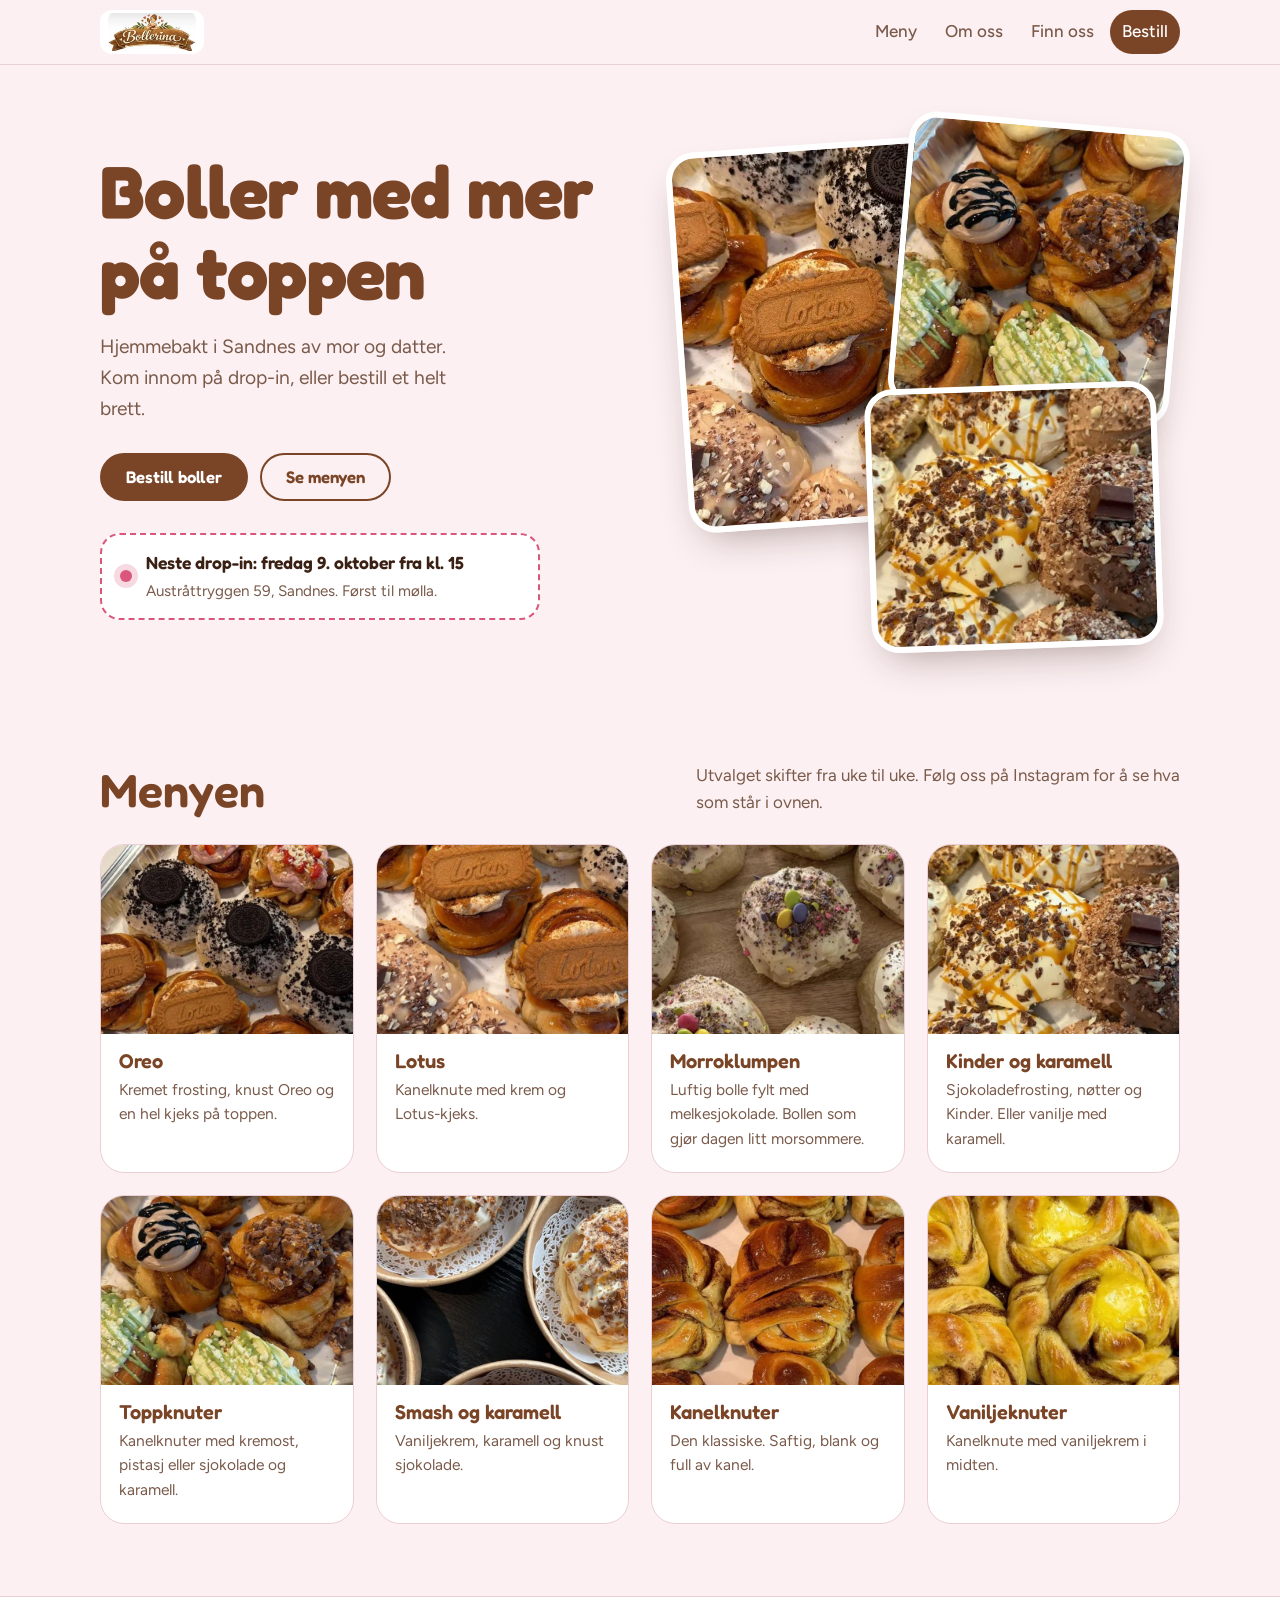
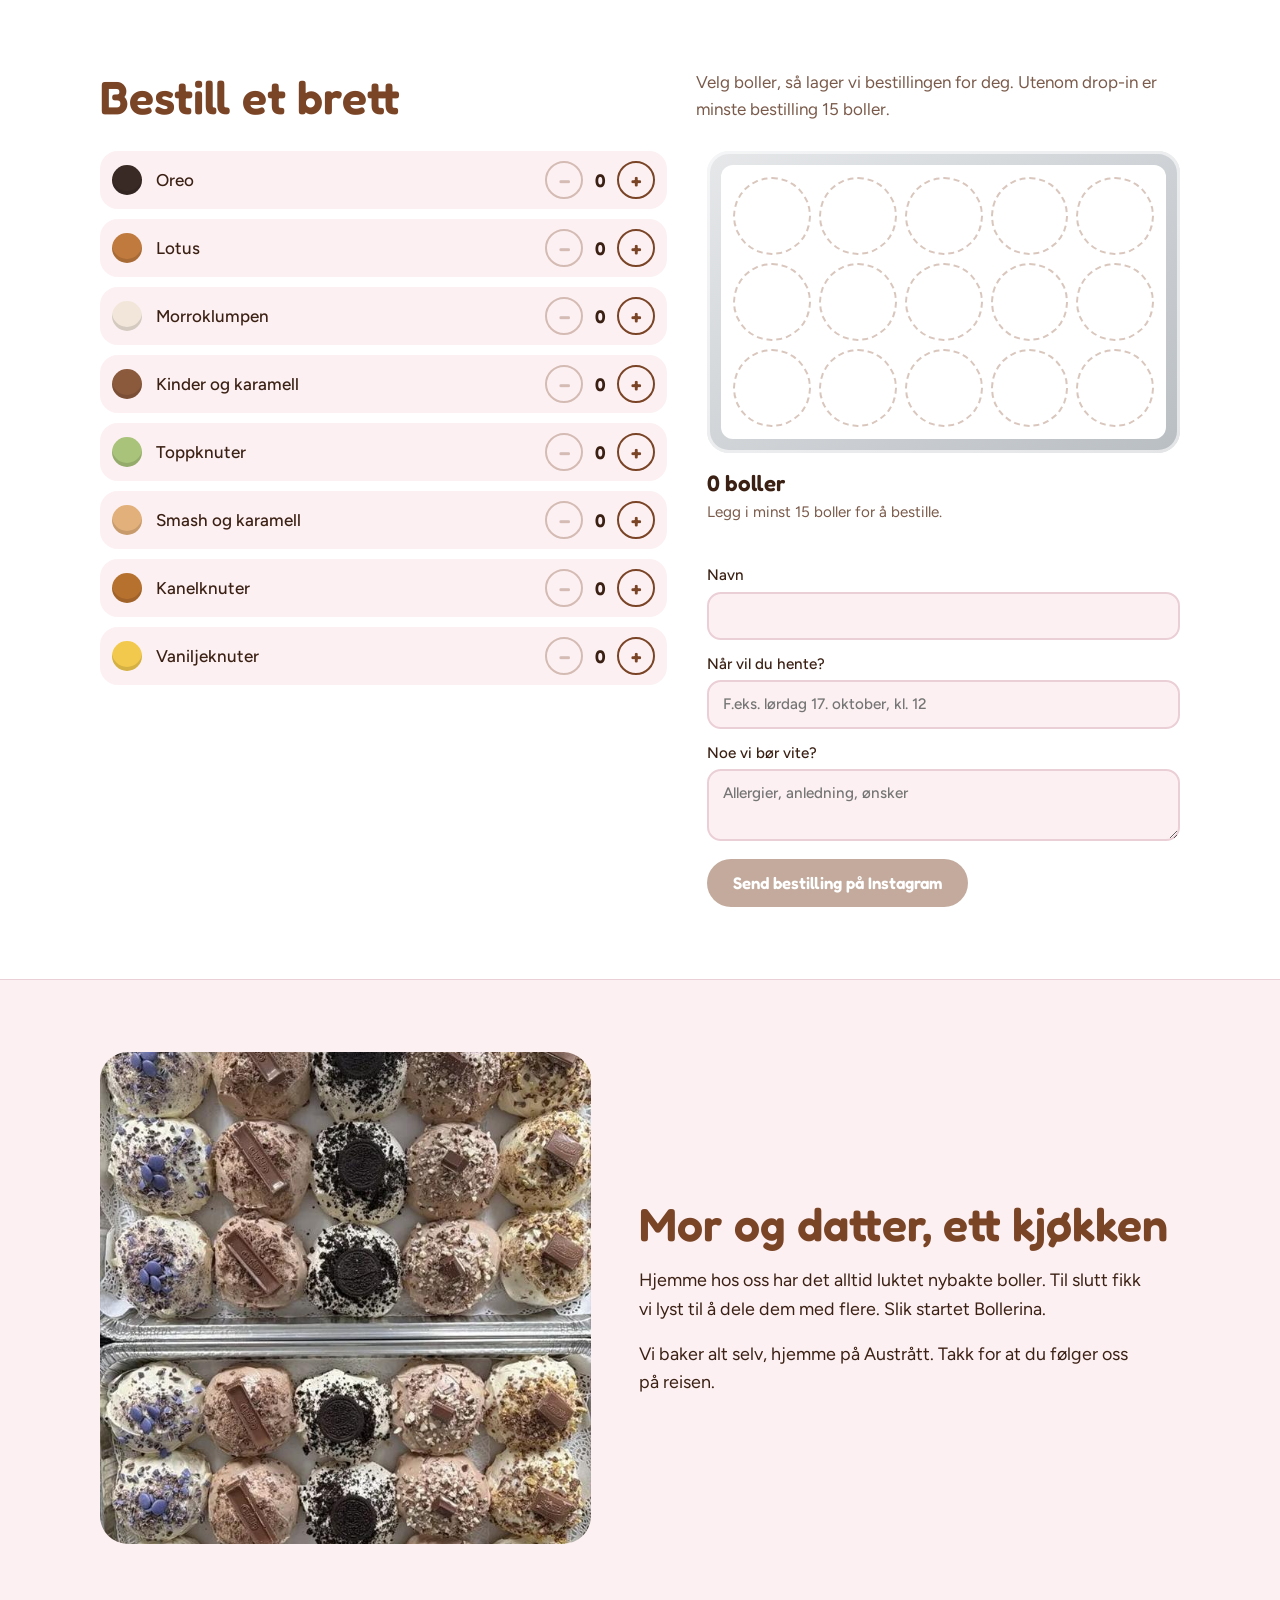
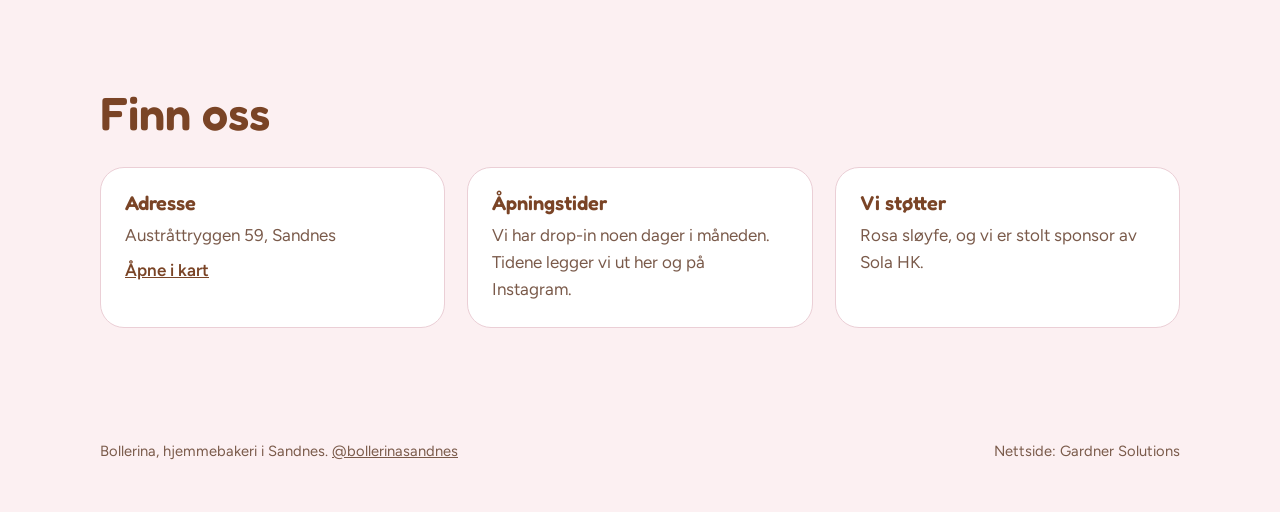
==== demo/bollerina/index.html @ 9c675589 "Legg til demo: Bollerina" ====
<!DOCTYPE html>
<html lang="no">
<head>
<meta charset="utf-8">
<meta name="robots" content="noindex, nofollow">
<meta name="viewport" content="width=device-width, initial-scale=1, viewport-fit=cover">
<title>Bollerina – hjemmebakeri i Sandnes</title>
<meta name="description" content="Hjemmebakte boller fra Austrått i Sandnes. Drop-in og bestilling av hele brett.">
<link rel="preconnect" href="https://fonts.googleapis.com">
<link rel="preconnect" href="https://fonts.gstatic.com" crossorigin>
<link href="https://fonts.googleapis.com/css2?family=Fredoka:wght@500;600;700&family=Figtree:wght@400;500;700&display=swap" rel="stylesheet">
<style>
:root{
  --bg:#FCF0F2; --paper:#FFFFFF; --ink:#3B2014; --soft:#7A5A4A; --choc:#7A4426;
  --rosa:#D9577D; --rosa-soft:#F7D9E1; --caramel:#D2934A; --line:#EBCFD6;
  --btn-ink:#FFFFFF;
  box-sizing:border-box;
  padding-top:env(safe-area-inset-top,0px); padding-bottom:env(safe-area-inset-bottom,0px);
}
@media (prefers-color-scheme:dark){
  :root:not([data-theme="light"]){
    --bg:#22130D; --paper:#2F1C14; --ink:#F8E9E2; --soft:#CDB2A6; --choc:#E7B48E;
    --rosa:#F08FAA; --rosa-soft:#4A2630; --caramel:#E5AE6C; --line:#4A3127; --btn-ink:#22130D;
  }
}
:root[data-theme="dark"]{
  --bg:#22130D; --paper:#2F1C14; --ink:#F8E9E2; --soft:#CDB2A6; --choc:#E7B48E;
  --rosa:#F08FAA; --rosa-soft:#4A2630; --caramel:#E5AE6C; --line:#4A3127; --btn-ink:#22130D;
}
*,*::before,*::after{box-sizing:border-box}
html{scroll-behavior:smooth;scroll-padding-top:calc(env(safe-area-inset-top,0px) + 72px)}
@media (prefers-reduced-motion:reduce){html{scroll-behavior:auto}*{animation:none!important;transition:none!important}}
body{margin:0;background:var(--bg);color:var(--ink);font:400 1.0625rem/1.6 Figtree,system-ui,-apple-system,"Segoe UI",sans-serif}
img{max-width:100%;display:block}
h1,h2,h3{font-family:Fredoka,"Arial Rounded MT Bold",system-ui,sans-serif;line-height:1.1;margin:0;color:var(--choc)}
h2{font-size:clamp(2rem,5vw,2.9rem);font-weight:600}
h3{font-size:1.25rem;font-weight:600}
p{margin:0}
a{color:inherit}
:focus-visible{outline:3px solid var(--rosa);outline-offset:3px;border-radius:6px}
.wrap{max-width:1120px;margin:0 auto;padding:0 20px}

/* header */
header{position:sticky;top:env(safe-area-inset-top,0px);z-index:10;background:color-mix(in srgb,var(--bg) 88%,transparent);backdrop-filter:blur(10px);-webkit-backdrop-filter:blur(10px);border-bottom:1px solid var(--line)}
.bar{display:flex;align-items:center;justify-content:space-between;height:64px;gap:12px}
.brand{display:flex;align-items:center;text-decoration:none}
.brand img{height:44px;width:auto;background:#fff;border-radius:12px;padding:3px 8px}
nav{display:flex;gap:4px}
nav a{text-decoration:none;font-weight:500;padding:8px 12px;border-radius:999px;color:var(--soft)}
nav a:hover{color:var(--ink);background:var(--rosa-soft)}
nav a.cta{background:var(--choc);color:var(--btn-ink)}
@media (max-width:640px){nav a:not(.cta){display:none}}

.btn{display:inline-flex;align-items:center;justify-content:center;gap:8px;font:600 1.05rem Fredoka,system-ui,sans-serif;padding:14px 26px;border-radius:999px;border:0;cursor:pointer;text-decoration:none;background:var(--choc);color:var(--btn-ink)}
.btn.ghost{background:transparent;color:var(--choc);box-shadow:inset 0 0 0 2px var(--choc)}
.btn:disabled{opacity:.45;cursor:not-allowed}

/* hero */
.hero{padding:56px 0 40px}
.hero .wrap{display:grid;grid-template-columns:1.05fr 1fr;gap:48px;align-items:center}
.hero h1{font-size:clamp(2.7rem,7vw,4.6rem);font-weight:700;letter-spacing:-.01em}
.hero p.lead{font-size:1.2rem;color:var(--soft);margin:20px 0 28px;max-width:30ch}
.hero .actions{display:flex;flex-wrap:wrap;gap:12px}
.dropin{margin-top:32px;display:flex;gap:14px;align-items:center;background:var(--paper);border:2px dashed var(--rosa);border-radius:20px;padding:14px 18px;max-width:440px}
.dropin .dot{width:12px;height:12px;border-radius:50%;background:var(--rosa);flex:none;box-shadow:0 0 0 6px var(--rosa-soft)}
.dropin b{display:block;font-family:Fredoka,system-ui,sans-serif;font-weight:600;font-size:1.1rem}
.dropin span{color:var(--soft);font-size:.95rem}
.stack{position:relative;aspect-ratio:1/1.05}
.stack img{position:absolute;object-fit:cover;border-radius:28px;border:6px solid var(--paper);box-shadow:0 18px 40px -18px rgba(59,32,20,.45)}
.stack .a{width:68%;height:72%;left:0;top:4%;transform:rotate(-4deg)}
.stack .b{width:56%;height:56%;right:0;top:0;transform:rotate(5deg)}
.stack .c{width:58%;height:50%;right:4%;bottom:0;transform:rotate(-2deg)}
@media (max-width:820px){.hero .wrap{grid-template-columns:1fr}.stack{max-width:480px;width:100%;margin:0 auto}}

/* menu */
section{padding:72px 0}
.head{display:flex;justify-content:space-between;align-items:end;gap:20px;flex-wrap:wrap;margin-bottom:28px}
.head p{color:var(--soft);max-width:44ch}
.menu{display:grid;grid-template-columns:repeat(auto-fill,minmax(240px,1fr));gap:22px}
.item{background:var(--paper);border-radius:24px;overflow:hidden;border:1px solid var(--line)}
.item img{width:100%;aspect-ratio:4/3;object-fit:cover}
.item div{padding:16px 18px 20px}
.item p{color:var(--soft);font-size:.97rem;margin-top:6px}

/* order */
#bestill{background:var(--paper);border-top:1px solid var(--line);border-bottom:1px solid var(--line)}
.order{display:grid;grid-template-columns:1.2fr 1fr;gap:40px;align-items:start}
@media (max-width:860px){.order{grid-template-columns:1fr}}
.pick{list-style:none;margin:0;padding:0;display:grid;gap:10px}
.pick li{display:flex;align-items:center;gap:14px;padding:10px 12px;border-radius:18px;background:var(--bg)}
.sw{width:30px;height:30px;border-radius:50%;flex:none;box-shadow:inset 0 -4px 0 rgba(0,0,0,.12)}
.pick .nm{flex:1;font-weight:500}
.step{display:flex;align-items:center;gap:6px}
.step button{width:38px;height:38px;border-radius:50%;border:2px solid var(--choc);background:transparent;color:var(--choc);font:600 1.3rem/1 Fredoka,system-ui,sans-serif;cursor:pointer}
.step button:disabled{opacity:.3;cursor:default}
.step output{min-width:2ch;text-align:center;font:600 1.15rem Fredoka,system-ui,sans-serif}
.traybox{position:sticky;top:calc(env(safe-area-inset-top,0px) + 84px)}
.tray{background:linear-gradient(145deg,#E6E8EA,#B9BEC3);border-radius:22px;padding:14px;box-shadow:inset 0 0 0 3px rgba(255,255,255,.6)}
.tray-in{background:#fff;border-radius:12px;padding:12px;display:grid;grid-template-columns:repeat(5,1fr);gap:8px}
.slot{aspect-ratio:1;border-radius:50%;border:2px dashed #D9C6BD;transition:transform .2s}
.slot.on{border:0;box-shadow:inset 0 -5px 0 rgba(0,0,0,.14);animation:pop .25s}
@keyframes pop{from{transform:scale(.6)}to{transform:scale(1)}}
.count{margin:16px 0 4px;font:600 1.4rem Fredoka,system-ui,sans-serif}
.hint{color:var(--soft);font-size:.95rem;min-height:3em}
.fields{display:grid;gap:12px;margin:18px 0}
.fields label{display:grid;gap:4px;font-weight:500;font-size:.95rem}
.fields input,.fields textarea{font:inherit;color:var(--ink);background:var(--bg);border:2px solid var(--line);border-radius:14px;padding:10px 14px}
.fields input:focus,.fields textarea:focus{border-color:var(--rosa);outline:none}
.preview{display:none;margin-top:16px;background:var(--bg);border-radius:16px;padding:16px;white-space:pre-wrap;font-size:.95rem;border:1px solid var(--line)}
.preview.show{display:block}
.done{display:none;margin-top:10px;color:var(--rosa);font-weight:600}
.done.show{display:block}

/* about */
.about{display:grid;grid-template-columns:1fr 1.1fr;gap:48px;align-items:center}
.about img{border-radius:28px;width:100%;aspect-ratio:1;object-fit:cover}
.about p{margin-top:16px;font-size:1.12rem;max-width:46ch}
@media (max-width:820px){.about{grid-template-columns:1fr}}

/* find */
.find{display:grid;grid-template-columns:repeat(auto-fit,minmax(250px,1fr));gap:22px}
.card{background:var(--paper);border:1px solid var(--line);border-radius:24px;padding:24px}
.card p{color:var(--soft);margin-top:8px}
.card a{color:var(--choc);font-weight:600}
footer{padding:40px 0 48px;color:var(--soft);font-size:.92rem}
footer .wrap{display:flex;justify-content:space-between;gap:16px;flex-wrap:wrap}
</style>
</head>
<body>
<header>
  <div class="wrap bar">
    <a class="brand" href="#top" aria-label="Bollerina, til toppen"><img src="[data-uri]" alt="Bollerina"></a>
    <nav aria-label="Hovedmeny">
      <a href="#meny">Meny</a><a href="#om">Om oss</a><a href="#finn">Finn oss</a><a class="cta" href="#bestill">Bestill</a>
    </nav>
  </div>
</header>

<main id="top">
  <section class="hero">
    <div class="wrap">
      <div>
        <h1>Boller med mer på toppen</h1>
        <p class="lead">Hjemmebakt i Sandnes av mor og datter. Kom innom på drop-in, eller bestill et helt brett.</p>
        <div class="actions">
          <a class="btn" href="#bestill">Bestill boller</a>
          <a class="btn ghost" href="#meny">Se menyen</a>
        </div>
        <div class="dropin" role="status">
          <span class="dot" aria-hidden="true"></span>
          <div><b>Neste drop-in: fredag 9. oktober fra kl. 15</b><span>Austråttryggen 59, Sandnes. Først til mølla.</span></div>
        </div>
      </div>
      <div class="stack" aria-hidden="true">
        <img class="a" src="[data-uri]" alt="">
        <img class="b" src="[data-uri]" alt="">
        <img class="c" src="[data-uri]" alt="">
      </div>
    </div>
  </section>

  <section id="meny">
    <div class="wrap">
      <div class="head">
        <h2>Menyen</h2>
        <p>Utvalget skifter fra uke til uke. Følg oss på Instagram for å se hva som står i ovnen.</p>
      </div>
      <div class="menu">
        <article class="item"><img src="[data-uri]" alt="Boller med Oreo-frosting og hel Oreo på toppen" style="object-position:60% 38%"><div><h3>Oreo</h3><p>Kremet frosting, knust Oreo og en hel kjeks på toppen.</p></div></article>
        <article class="item"><img src="[data-uri]" alt="Kanelknuter med Lotus-kjeks" style="object-position:20% 70%"><div><h3>Lotus</h3><p>Kanelknute med krem og Lotus-kjeks.</p></div></article>
        <article class="item"><img src="[data-uri]" alt="Boller med frosting og fargerike sjokoladelinser"><div><h3>Morroklumpen</h3><p>Luftig bolle fylt med melkesjokolade. Bollen som gjør dagen litt morsommere.</p></div></article>
        <article class="item"><img src="[data-uri]" alt="Boller med karamellsaus og sjokolade"><div><h3>Kinder og karamell</h3><p>Sjokoladefrosting, nøtter og Kinder. Eller vanilje med karamell.</p></div></article>
        <article class="item"><img src="[data-uri]" alt="Knuter med ulike toppinger"><div><h3>Toppknuter</h3><p>Kanelknuter med kremost, pistasj eller sjokolade og karamell.</p></div></article>
        <article class="item"><img src="[data-uri]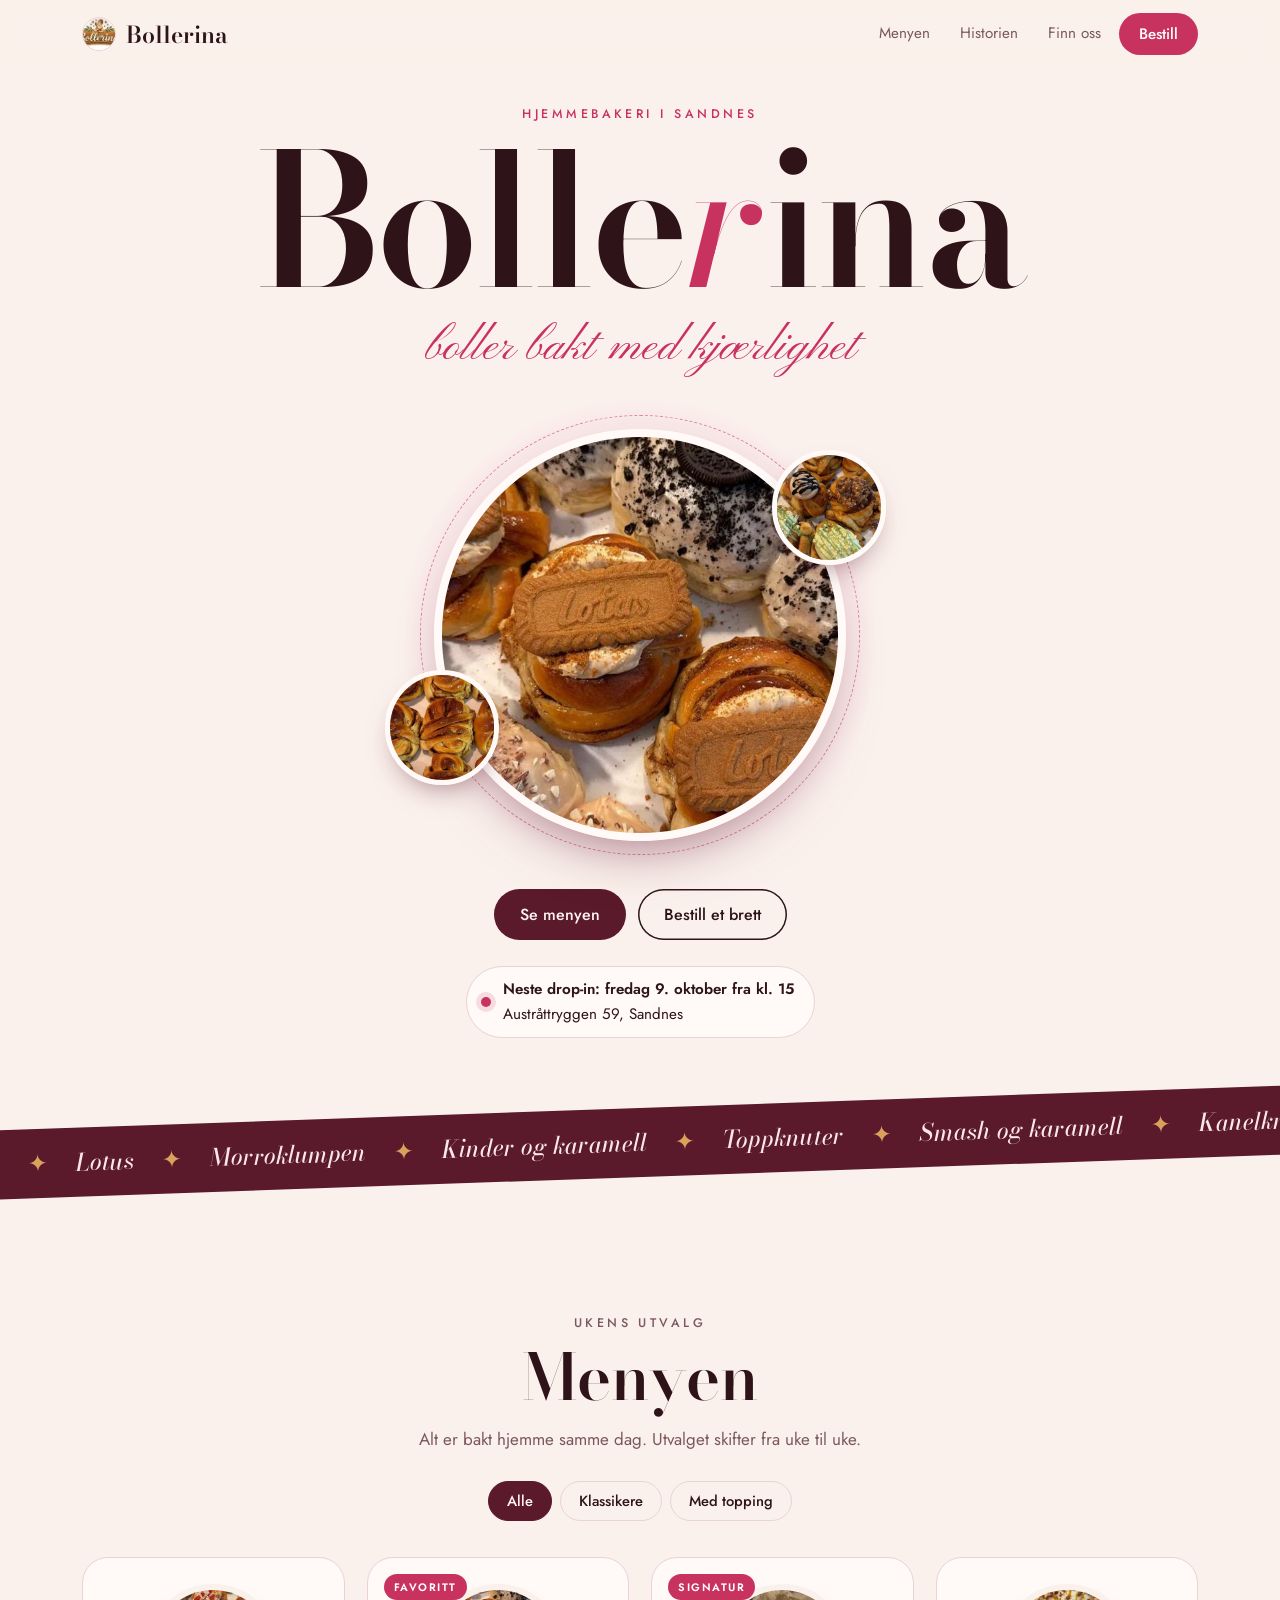
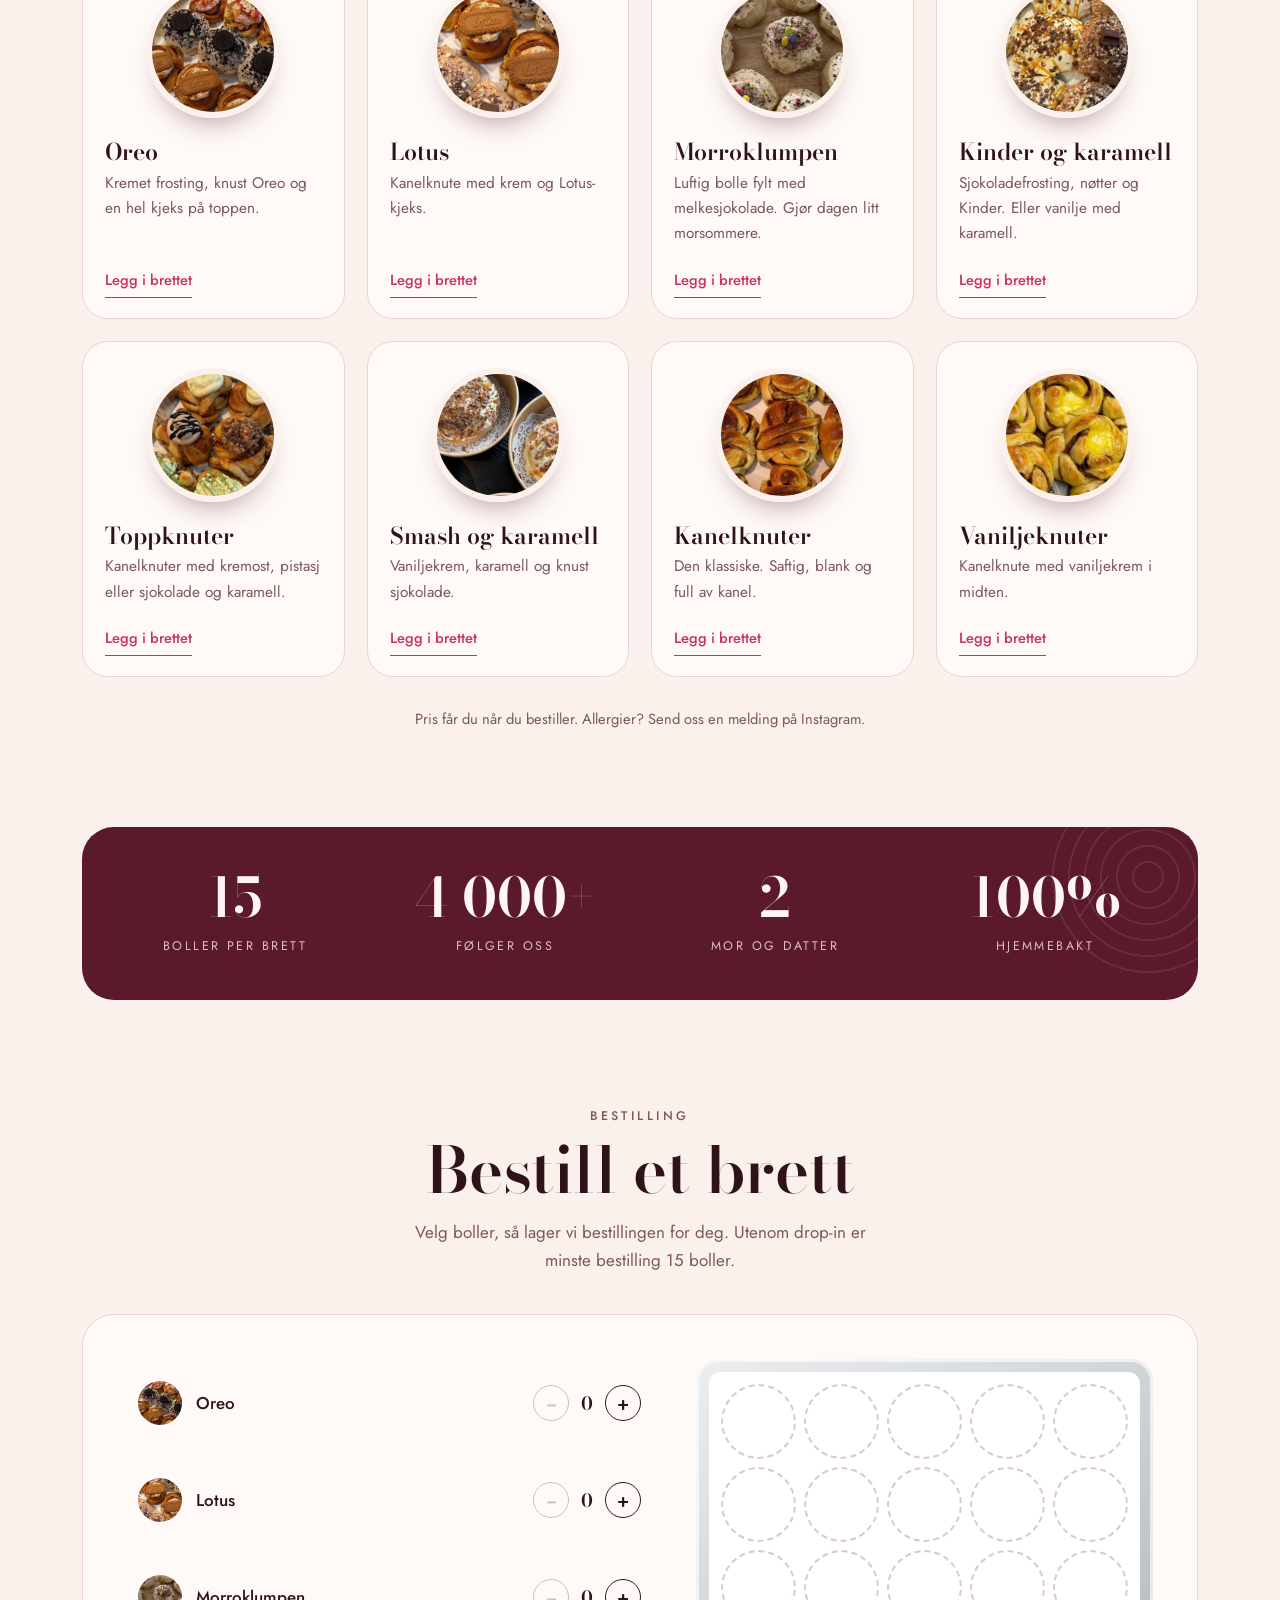
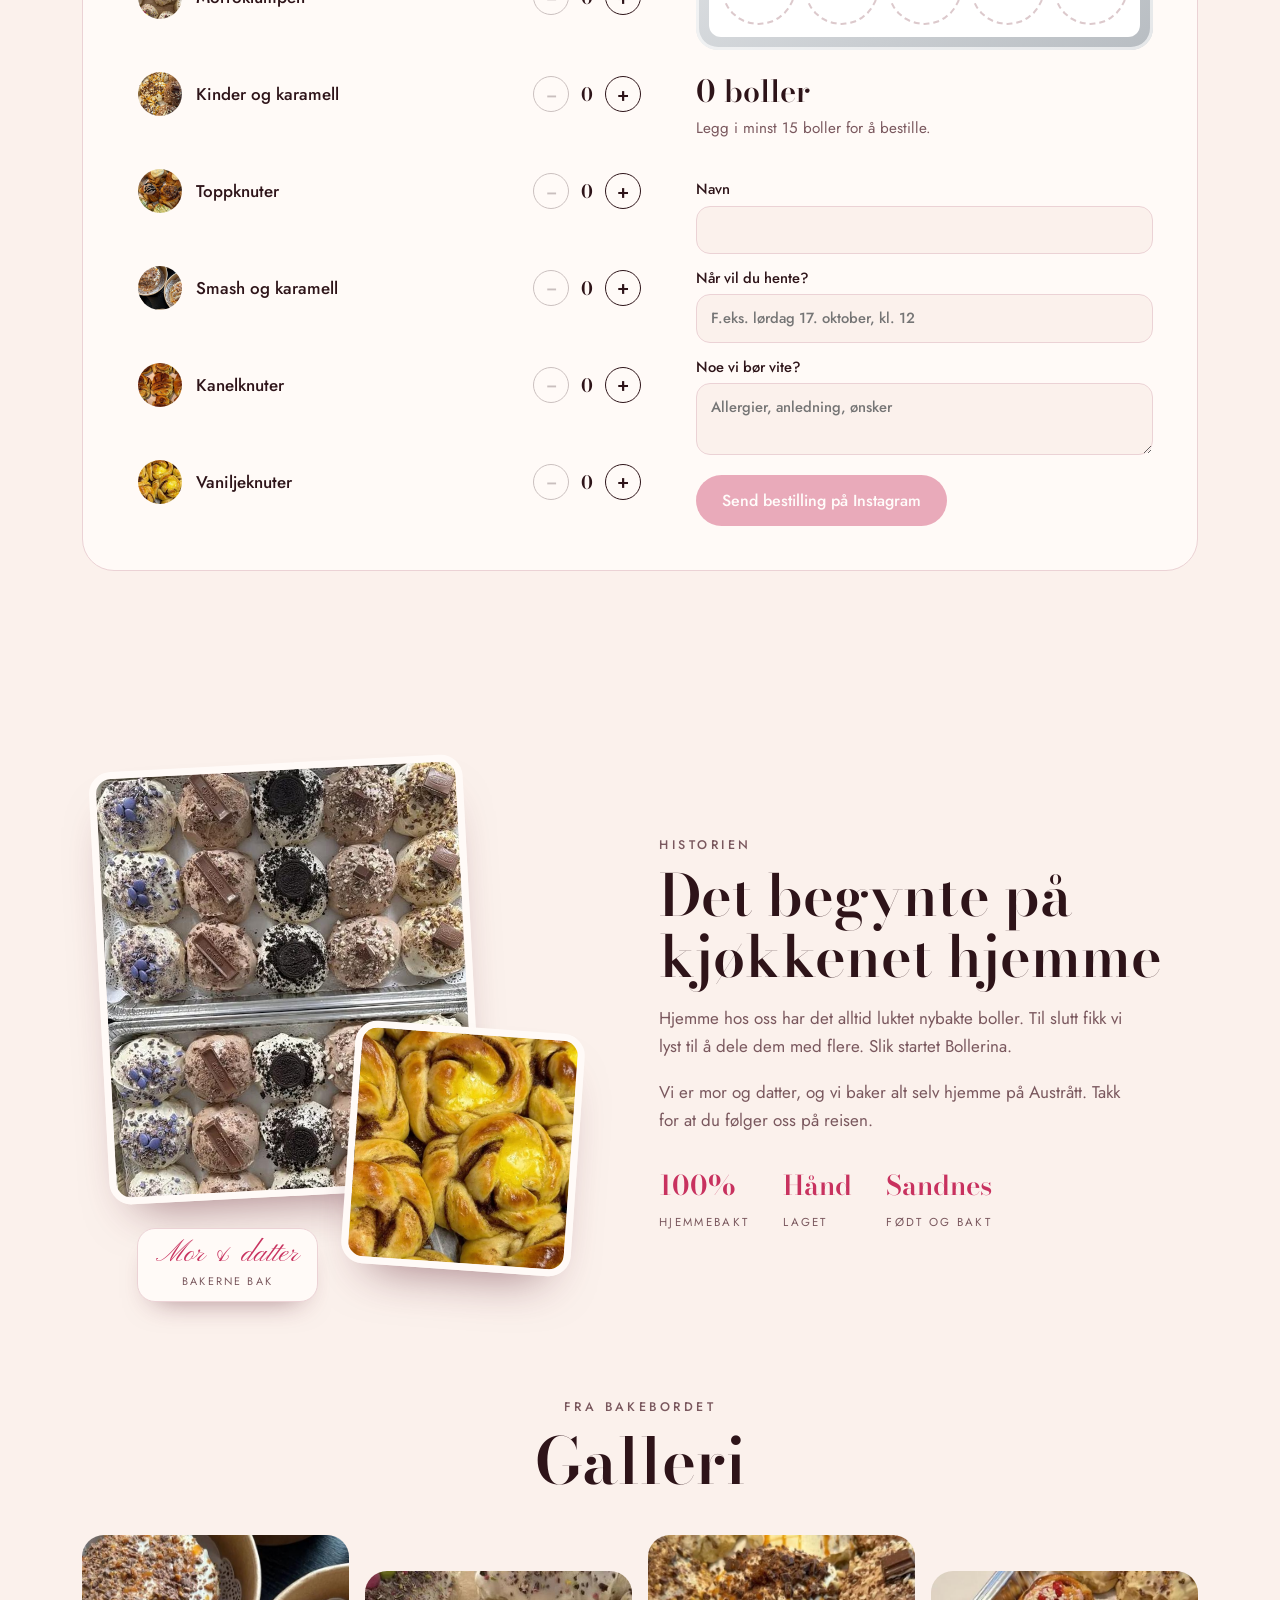
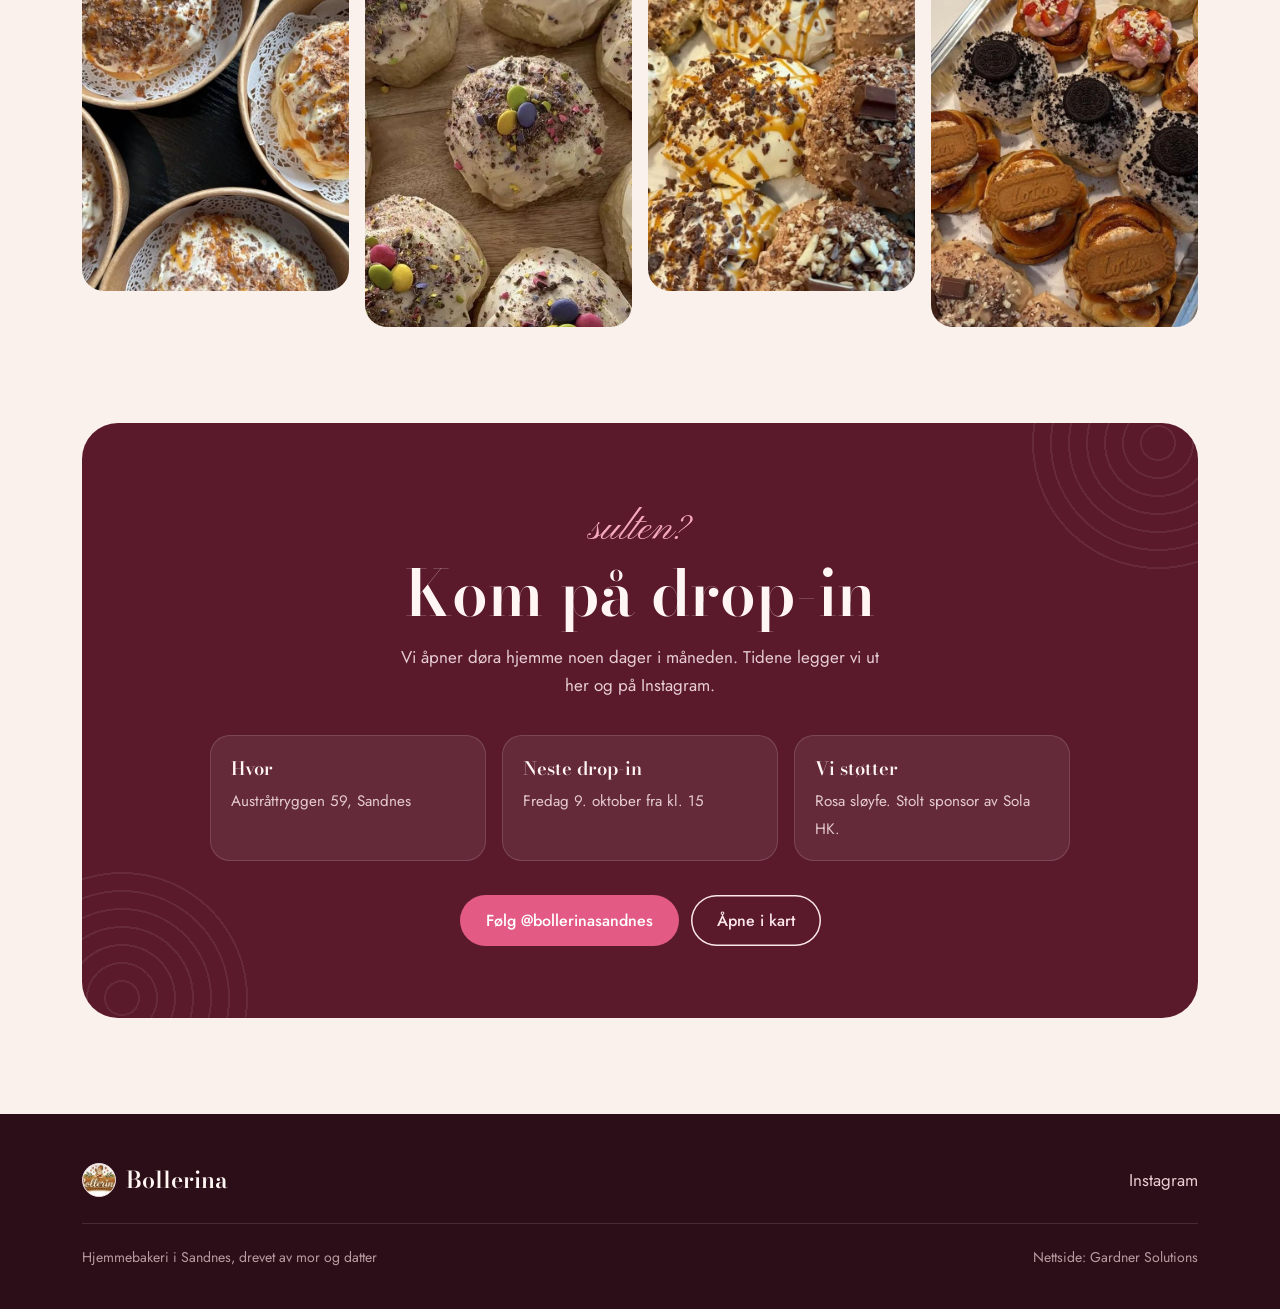
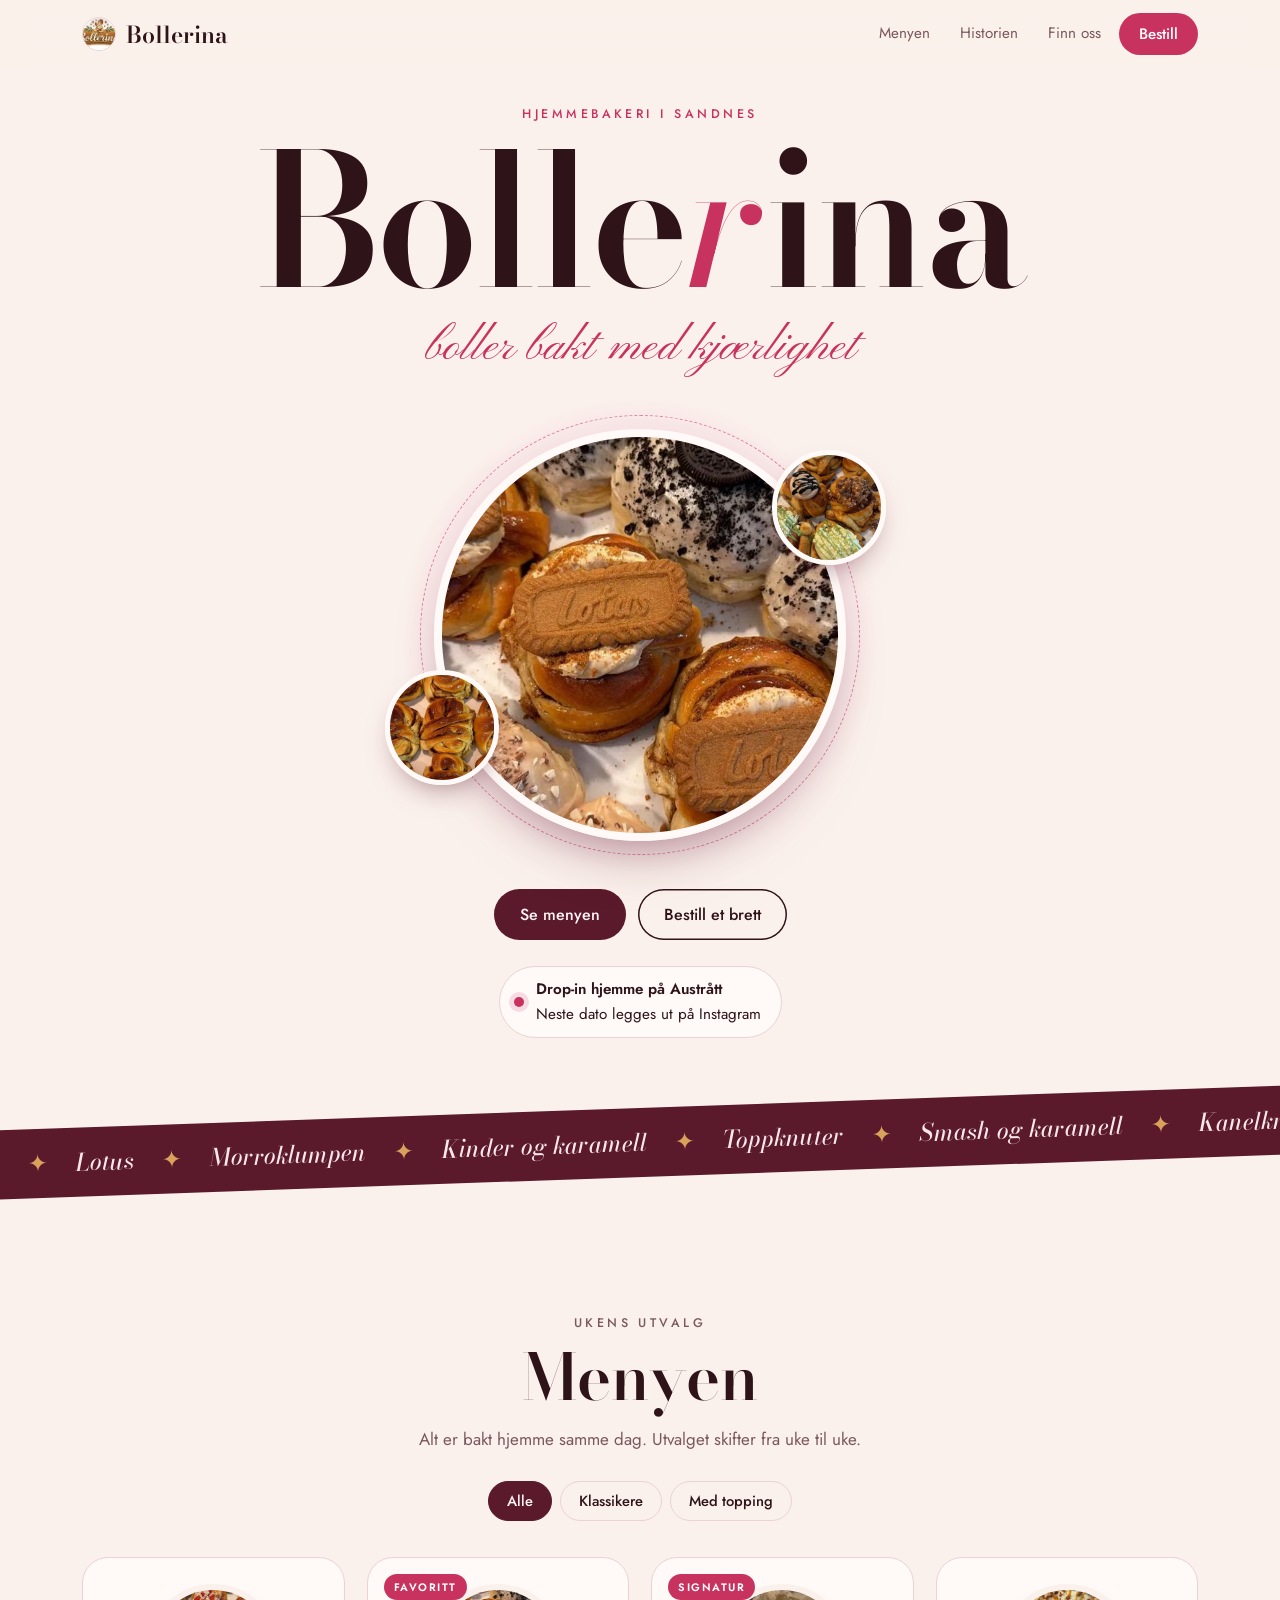
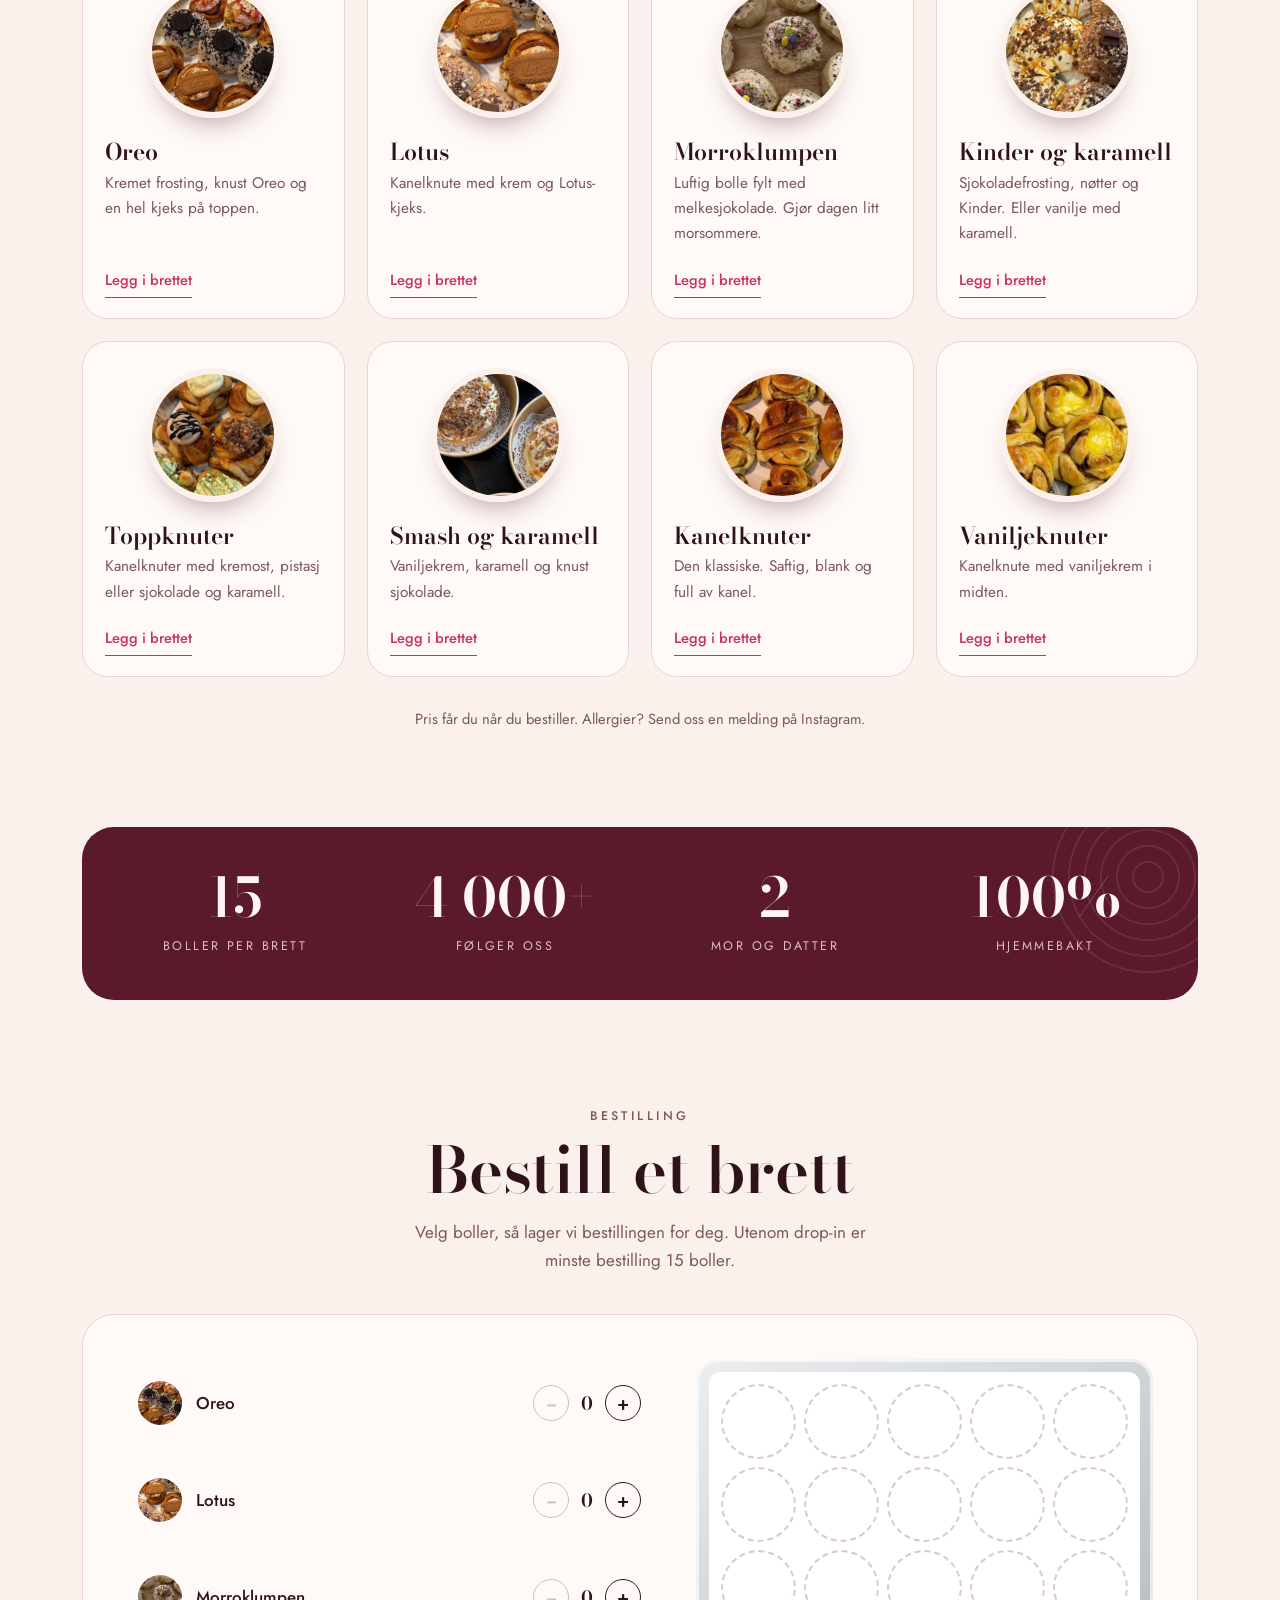
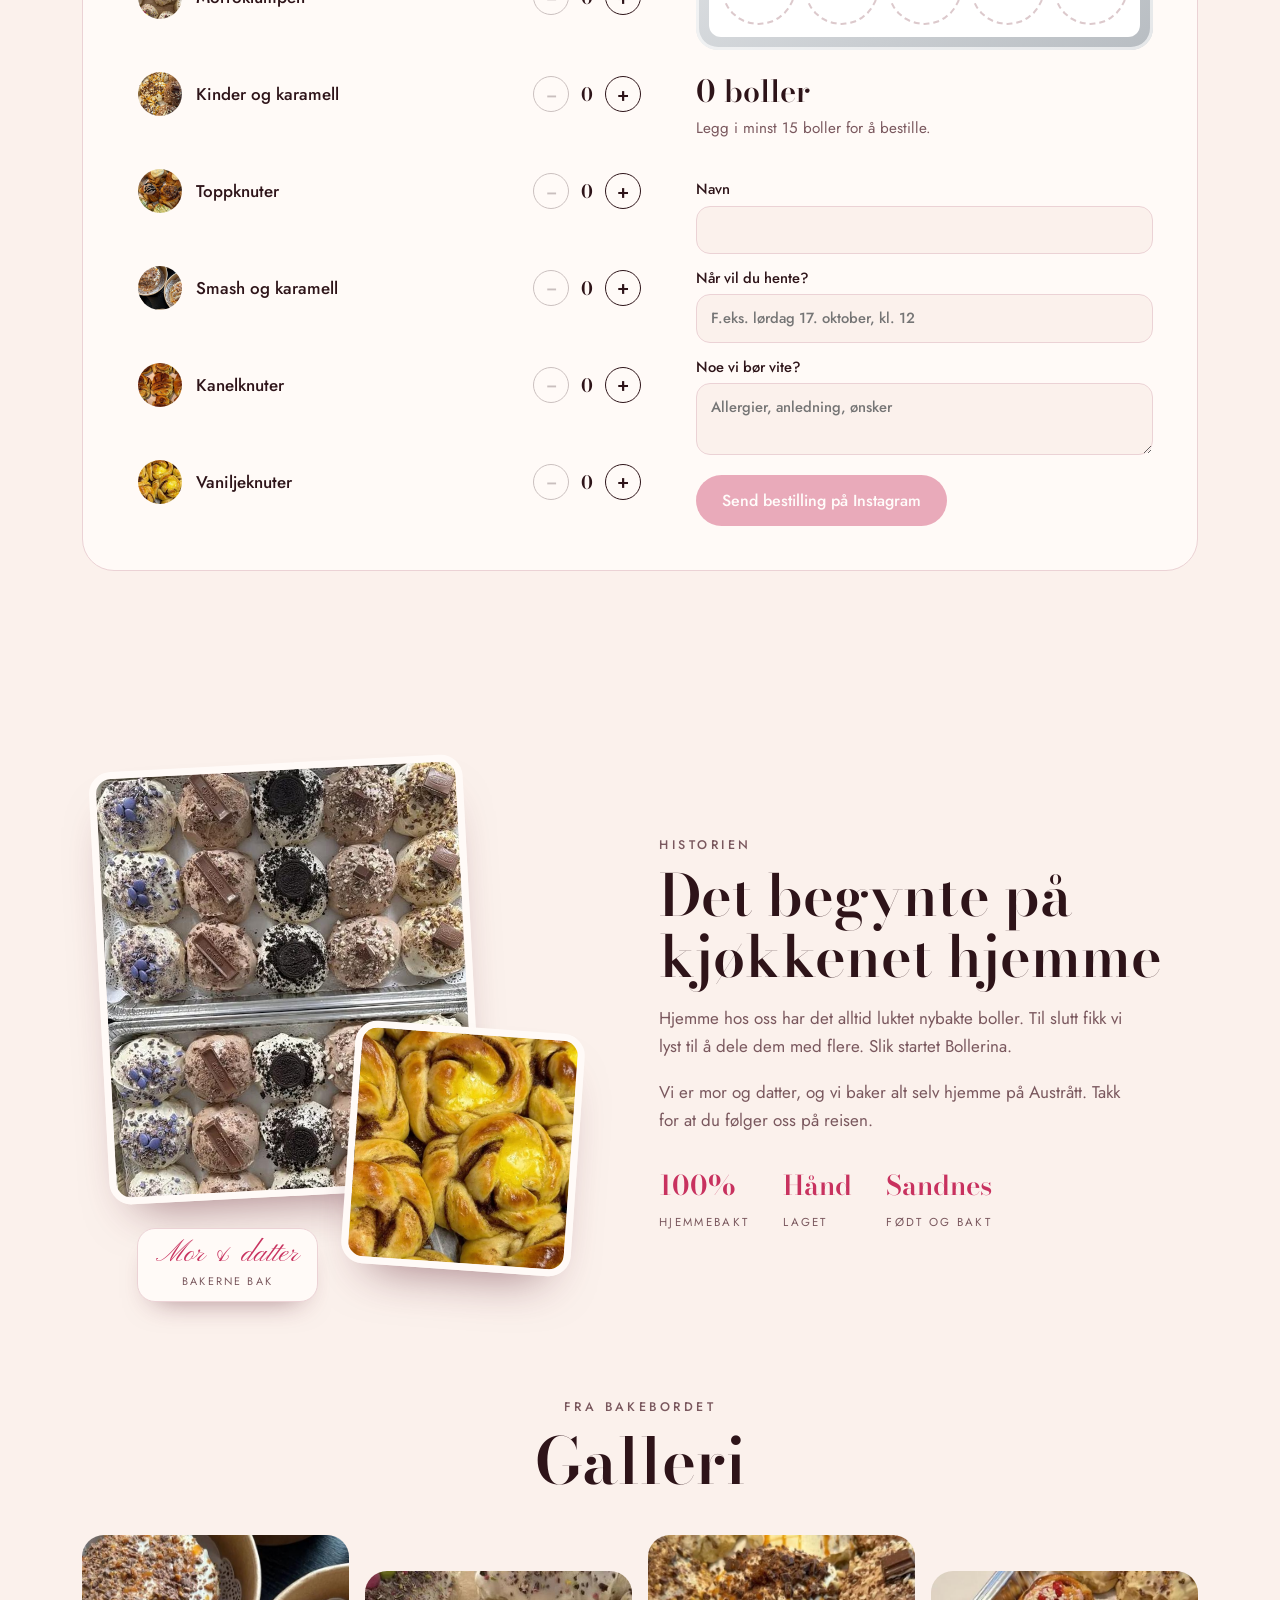
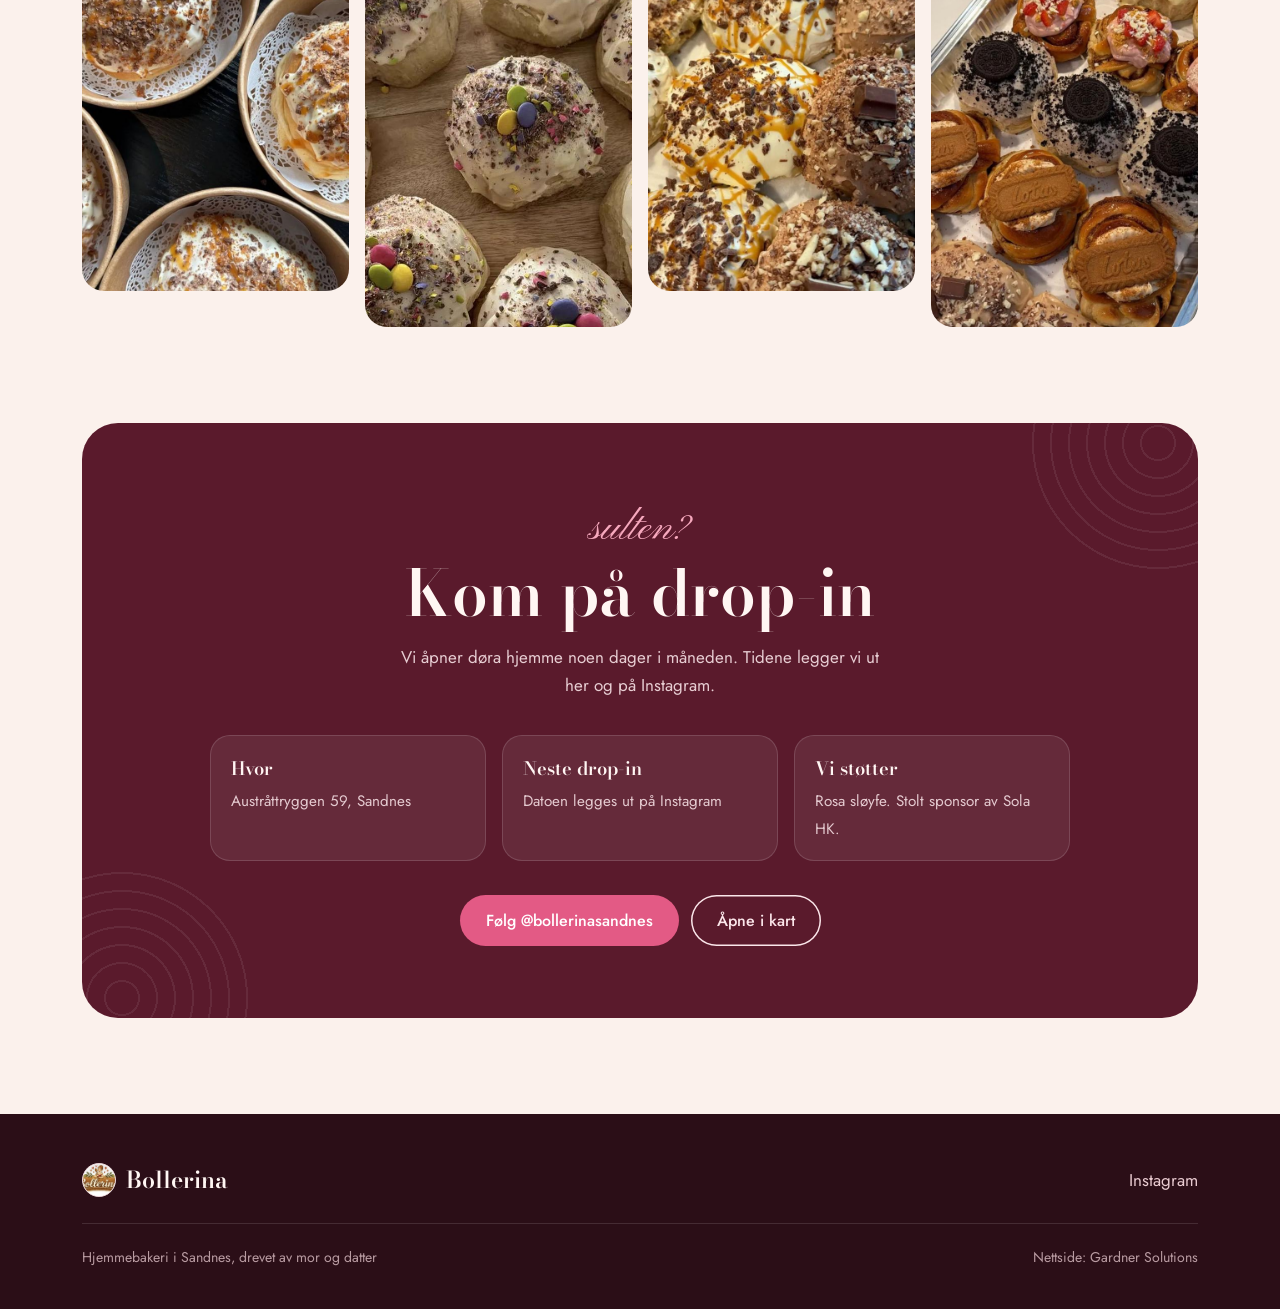
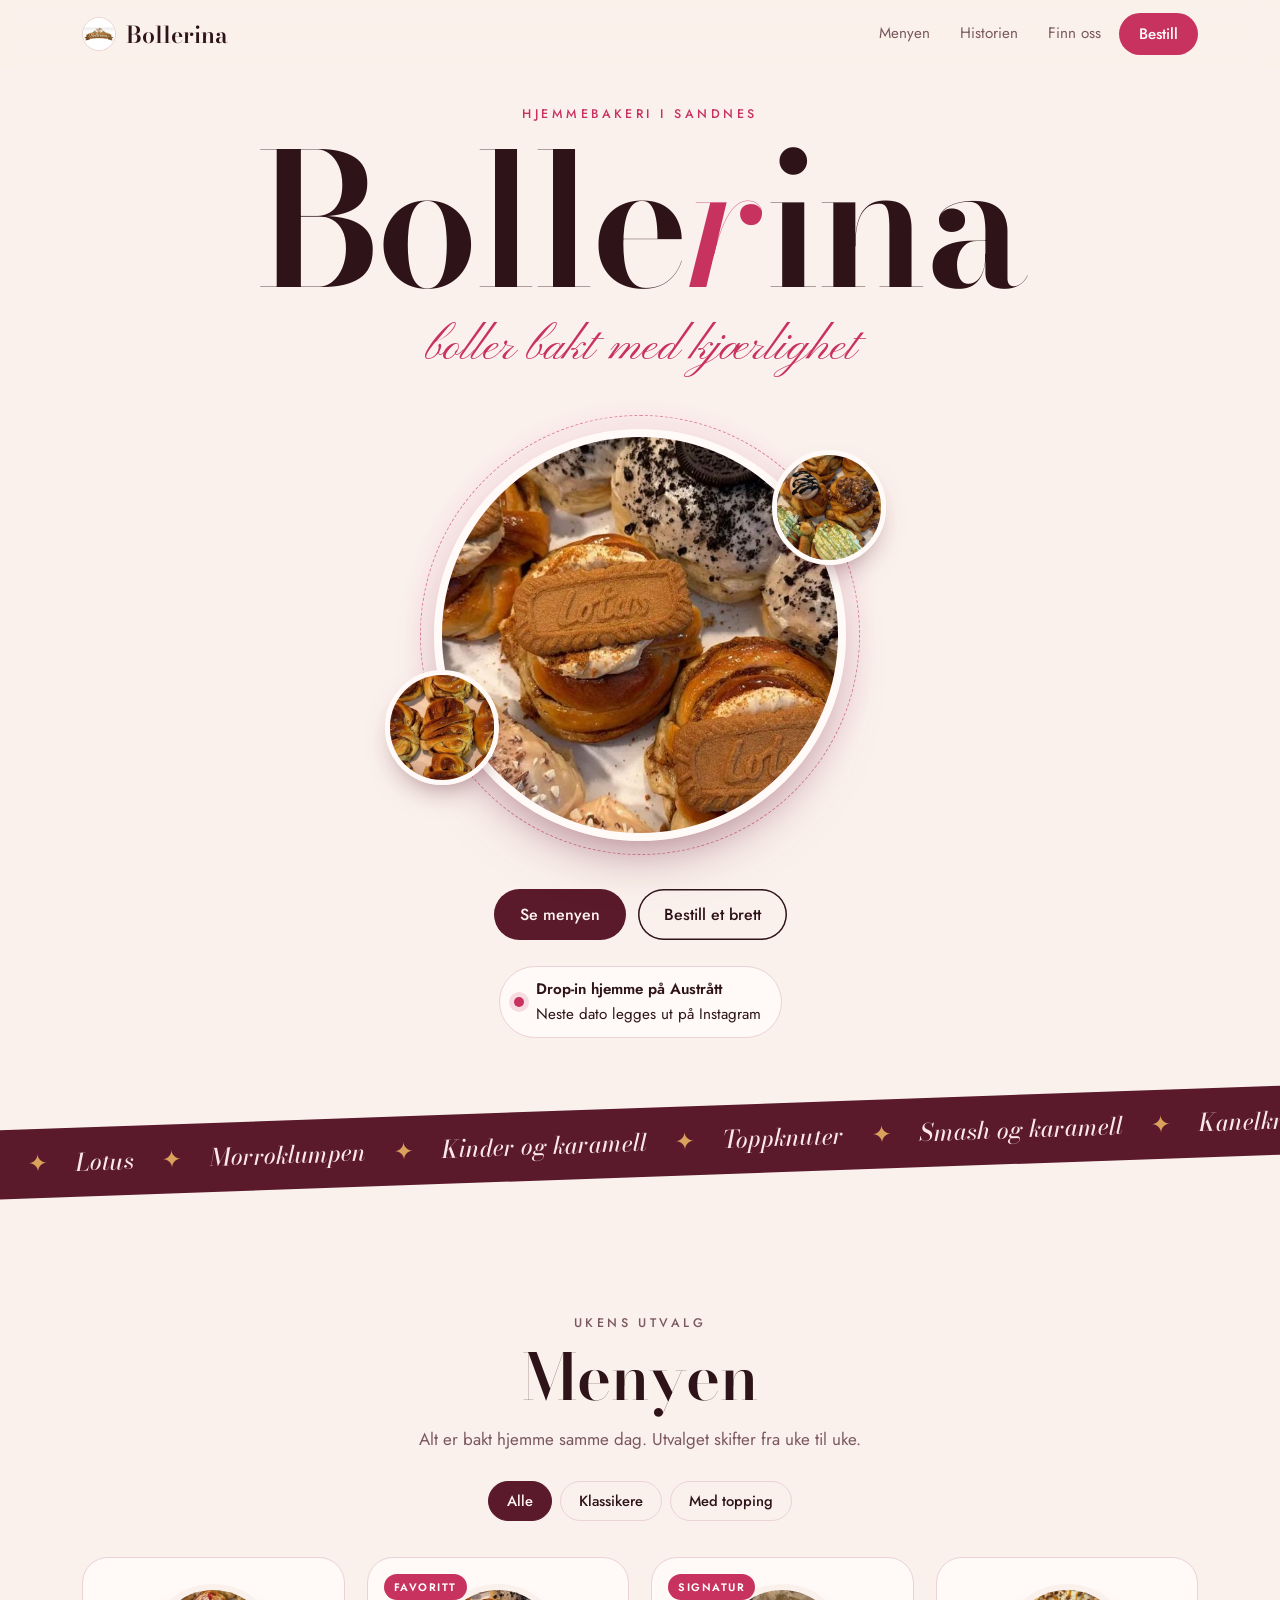
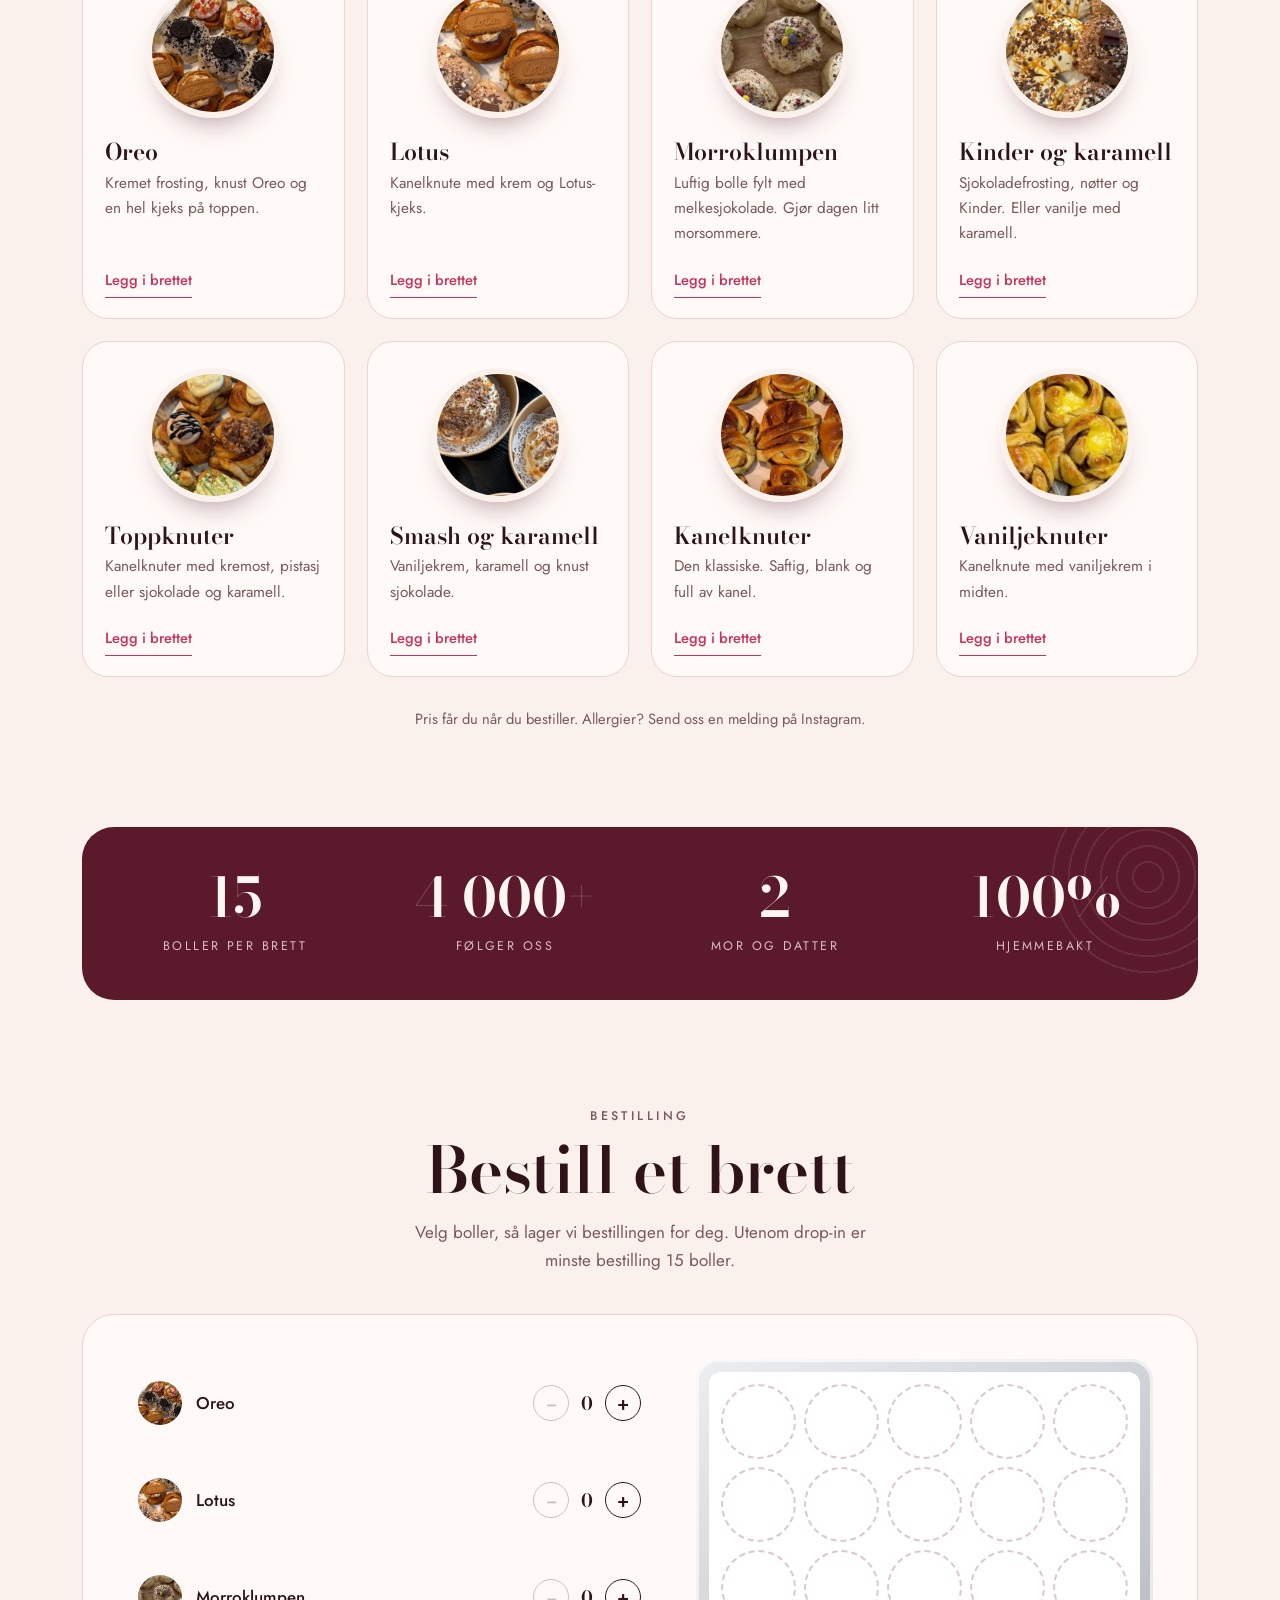
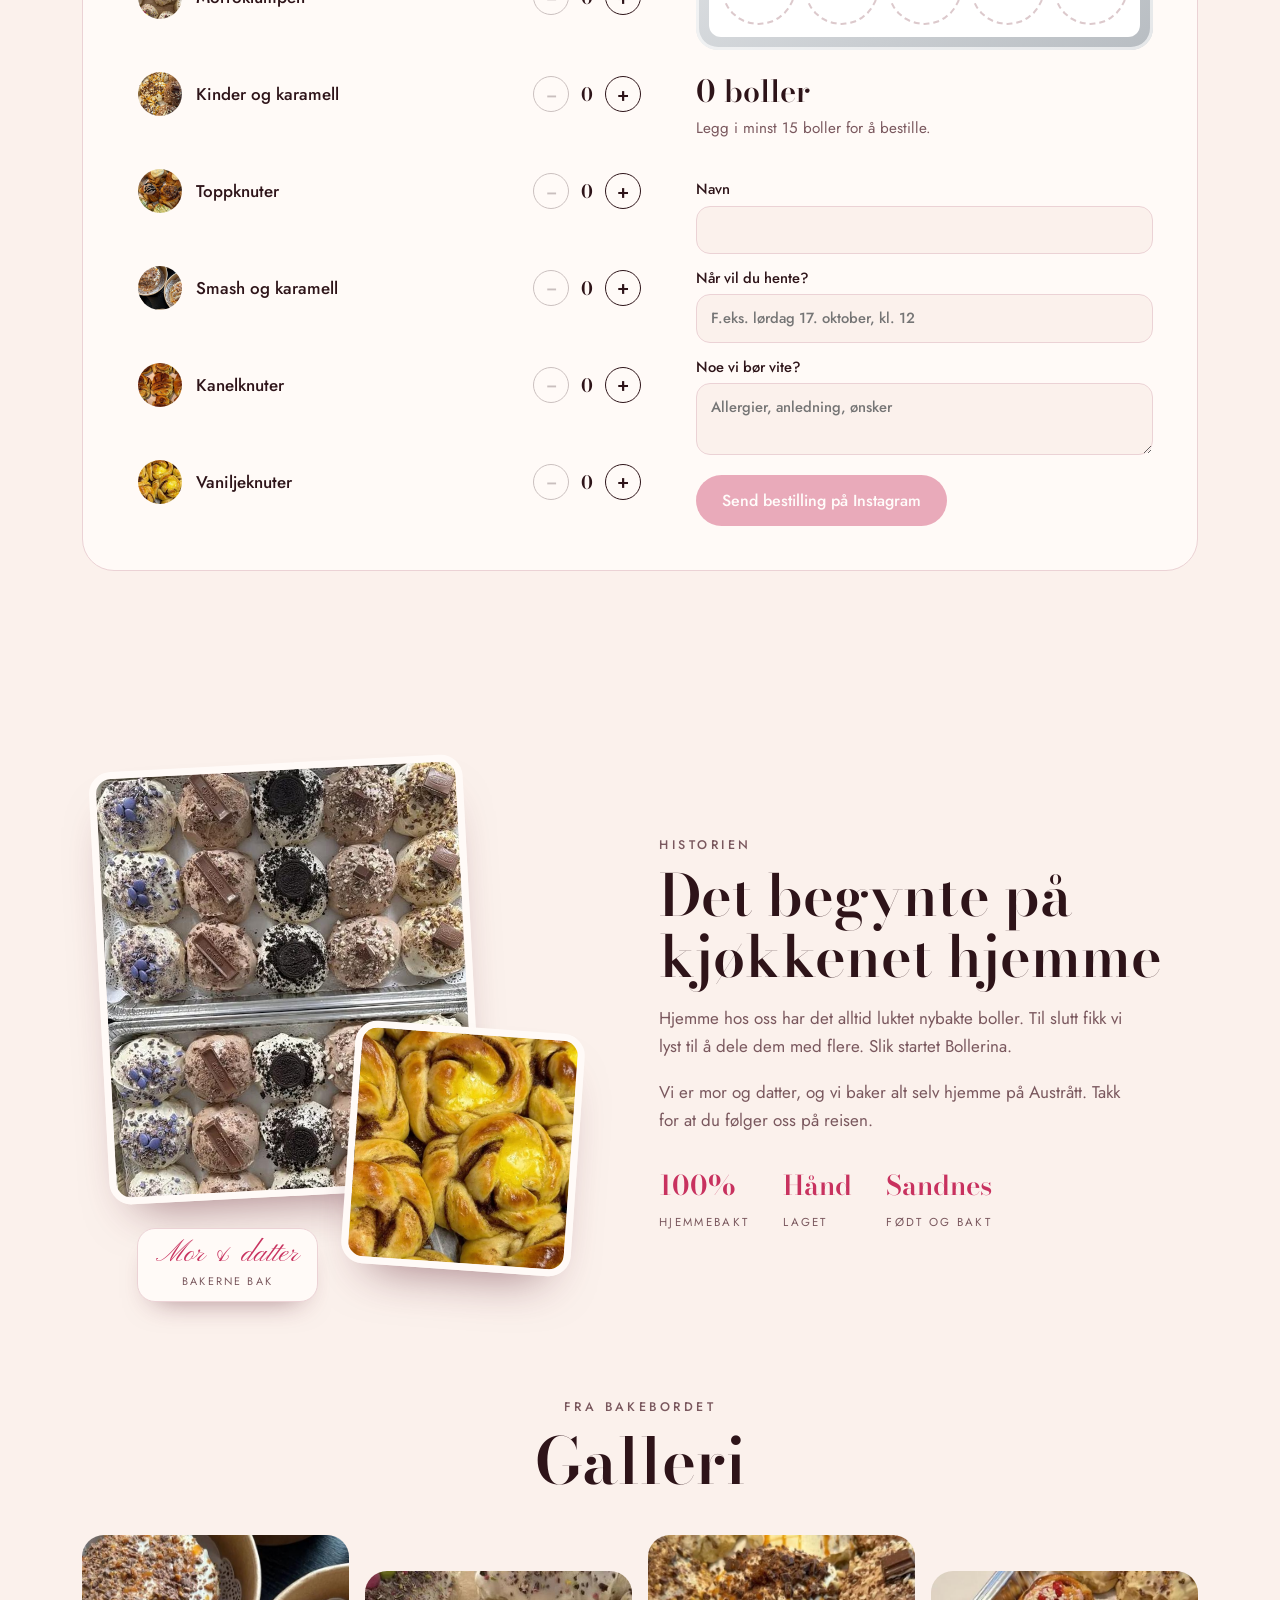
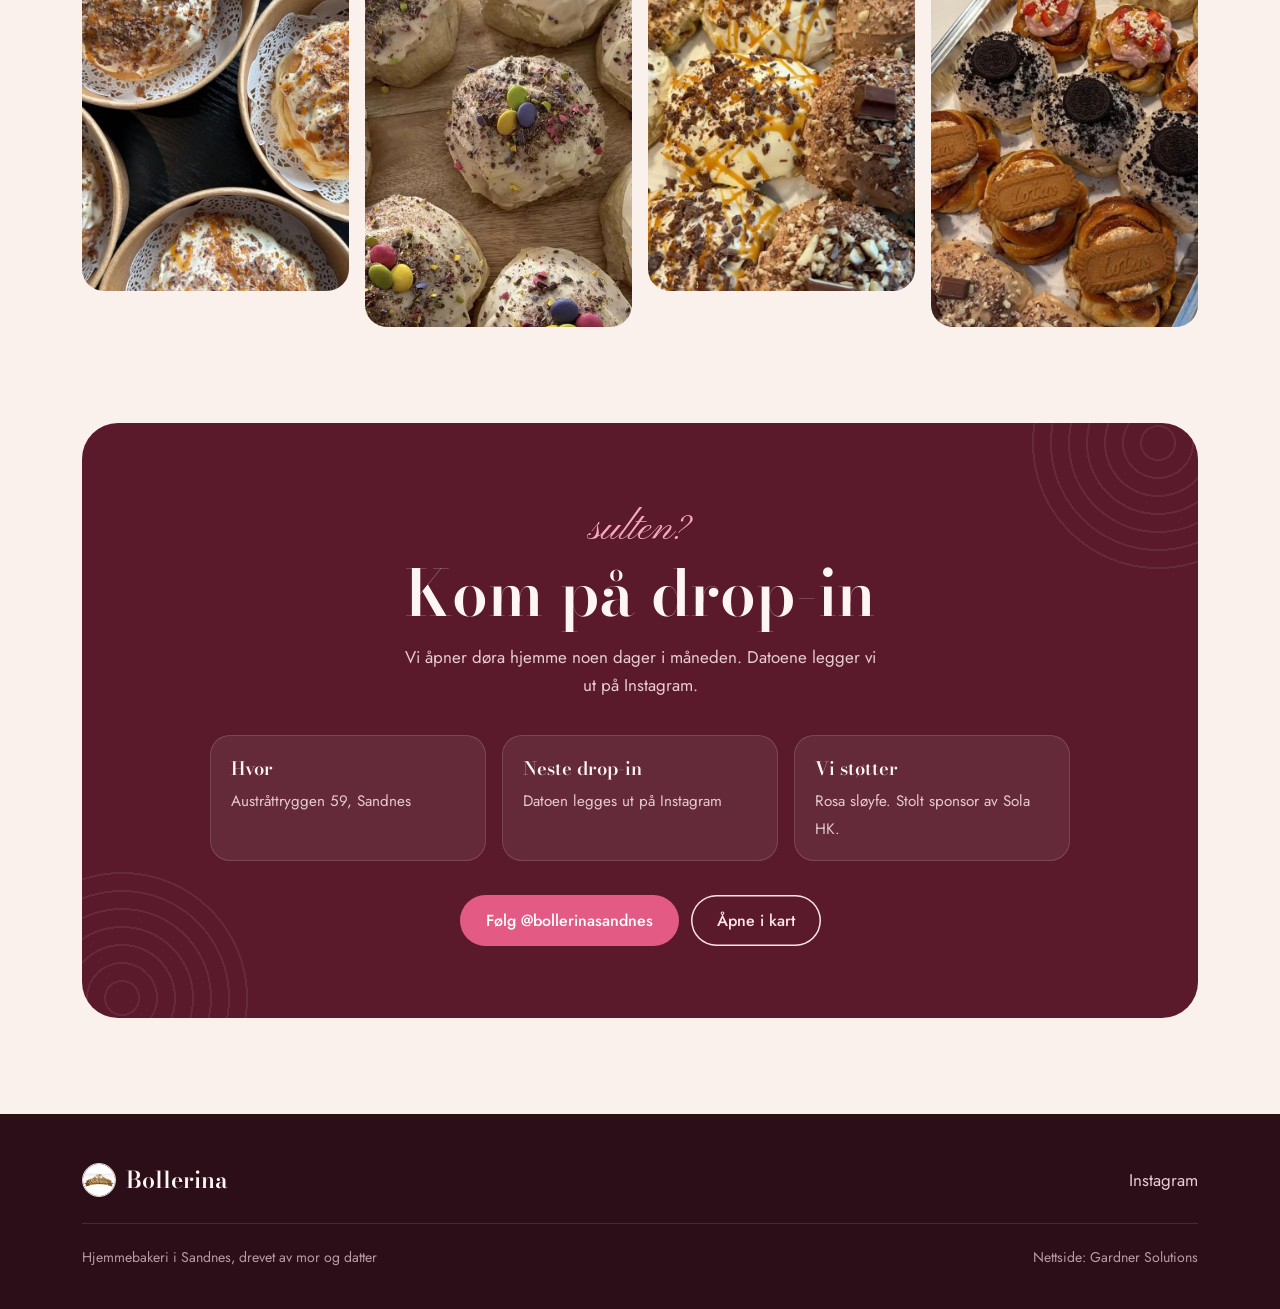
